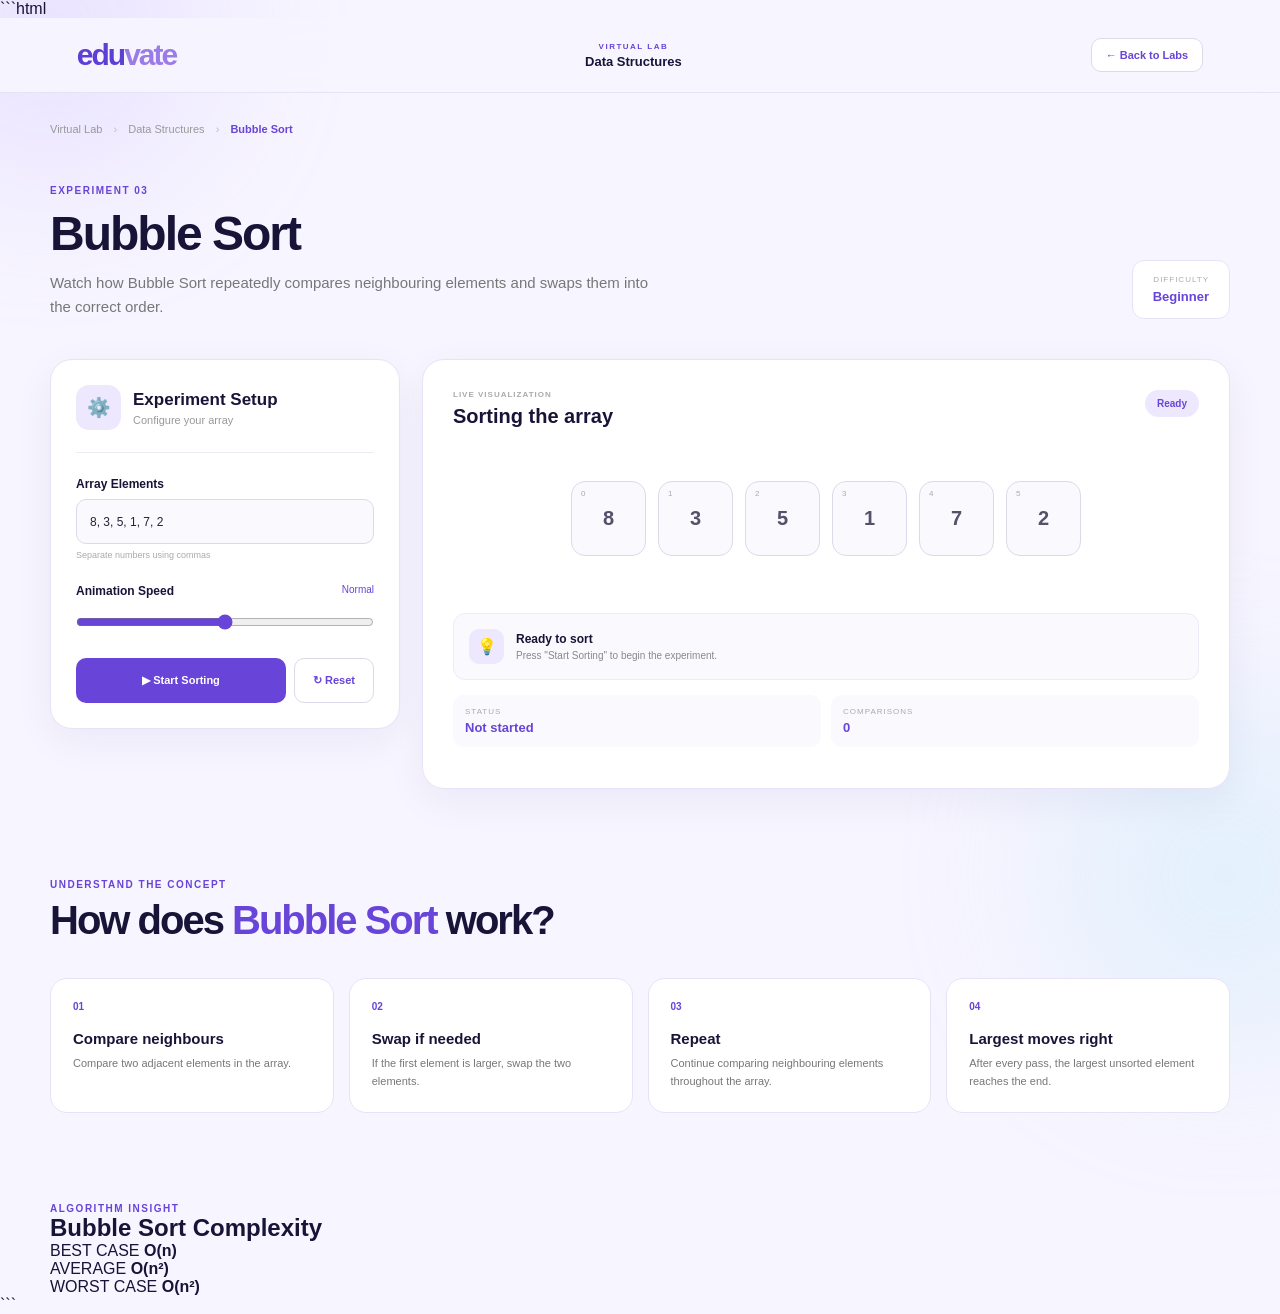
==== COMPUTER SCIENCE/bubble-sort/index.html @ 01ac3614 "Initial commit" ====
```html
<!DOCTYPE html>
<html lang="en">

<head>

    <meta charset="UTF-8">

    <meta
        name="viewport"
        content="width=device-width, initial-scale=1.0"
    >

    <title>EDUVATE | Bubble Sort Lab</title>

    <link rel="stylesheet" href="style.css">

</head>

<body>

    <div class="blob blob-one"></div>
    <div class="blob blob-two"></div>


    <!-- NAVBAR -->

    <header class="navbar">

        <a href="../index.html" class="logo">
            edu<span>vate</span>
        </a>

        <div class="lab-title">

            <span>VIRTUAL LAB</span>

            <strong>Data Structures</strong>

        </div>

        <a
            href="../index.html"
            class="back-button"
        >
            ← Back to Labs
        </a>

    </header>



    <main>

        <!-- BREADCRUMB -->

        <div class="breadcrumb">

            Virtual Lab
            <span>›</span>
            Data Structures
            <span>›</span>

            <strong>
                Bubble Sort
            </strong>

        </div>



        <!-- HEADING -->

        <section class="experiment-heading">

            <div>

                <span class="section-label">
                    EXPERIMENT 03
                </span>

                <h1>
                    Bubble Sort
                </h1>

                <p>
                    Watch how Bubble Sort repeatedly
                    compares neighbouring elements
                    and swaps them into the correct order.
                </p>

            </div>


            <div class="difficulty">

                <span>
                    DIFFICULTY
                </span>

                <strong>
                    Beginner
                </strong>

            </div>

        </section>



        <!-- LAB -->

        <section class="lab-layout">


            <!-- CONTROLS -->

            <div class="control-card">

                <div class="card-heading">

                    <div class="heading-icon">
                        ⚙️
                    </div>

                    <div>

                        <h2>
                            Experiment Setup
                        </h2>

                        <p>
                            Configure your array
                        </p>

                    </div>

                </div>



                <!-- ARRAY -->

                <div class="input-group">

                    <label for="arrayInput">
                        Array Elements
                    </label>

                    <input
                        type="text"
                        id="arrayInput"
                        value="8, 3, 5, 1, 7, 2"
                        placeholder="8, 3, 5, 1, 7"
                    >

                    <small>
                        Separate numbers using commas
                    </small>

                </div>



                <!-- SPEED -->

                <div class="input-group">

                    <div class="label-row">

                        <label>
                            Animation Speed
                        </label>

                        <span id="speedValue">
                            Normal
                        </span>

                    </div>

                    <input
                        type="range"
                        id="speedSlider"
                        min="1"
                        max="3"
                        value="2"
                    >

                </div>



                <!-- BUTTONS -->

                <div class="control-buttons">

                    <button
                        id="startButton"
                        class="primary-button"
                    >
                        ▶ Start Sorting
                    </button>

                    <button
                        id="resetButton"
                        class="secondary-button"
                    >
                        ↻ Reset
                    </button>

                </div>

            </div>



            <!-- VISUALIZATION -->

            <div class="visual-card">

                <div class="visual-header">

                    <div>

                        <span>
                            LIVE VISUALIZATION
                        </span>

                        <h2>
                            Sorting the array
                        </h2>

                    </div>

                    <div
                        class="step-counter"
                        id="stepCounter"
                    >
                        Ready
                    </div>

                </div>



                <!-- ARRAY -->

                <div
                    class="visual-array"
                    id="visualArray"
                >
                </div>



                <!-- POINTER -->

                <div
                    class="pointer-area"
                    id="pointerArea"
                >
                </div>



                <!-- EXPLANATION -->

                <div
                    class="explanation"
                    id="explanation"
                >

                    <div class="explanation-icon">
                        💡
                    </div>

                    <div>

                        <strong>
                            Ready to sort
                        </strong>

                        <p>
                            Press "Start Sorting" to
                            begin the experiment.
                        </p>

                    </div>

                </div>



                <!-- RESULT -->

                <div class="result-box">

                    <div>

                        <span>
                            STATUS
                        </span>

                        <strong id="resultText">
                            Not started
                        </strong>

                    </div>


                    <div>

                        <span>
                            COMPARISONS
                        </span>

                        <strong id="comparisonText">
                            0
                        </strong>

                    </div>

                </div>

            </div>

        </section>



        <!-- CONCEPT -->

        <section class="concept-section">

            <div class="concept-heading">

                <span class="section-label">
                    UNDERSTAND THE CONCEPT
                </span>

                <h2>
                    How does
                    <span>Bubble Sort</span>
                    work?
                </h2>

            </div>



            <div class="concept-grid">

                <div class="concept-card">

                    <div class="concept-number">
                        01
                    </div>

                    <h3>
                        Compare neighbours
                    </h3>

                    <p>
                        Compare two adjacent elements
                        in the array.
                    </p>

                </div>


                <div class="concept-card">

                    <div class="concept-number">
                        02
                    </div>

                    <h3>
                        Swap if needed
                    </h3>

                    <p>
                        If the first element is larger,
                        swap the two elements.
                    </p>

                </div>


                <div class="concept-card">

                    <div class="concept-number">
                        03
                    </div>

                    <h3>
                        Repeat
                    </h3>

                    <p>
                        Continue comparing neighbouring
                        elements throughout the array.
                    </p>

                </div>


                <div class="concept-card">

                    <div class="concept-number">
                        04
                    </div>

                    <h3>
                        Largest moves right
                    </h3>

                    <p>
                        After every pass, the largest
                        unsorted element reaches the end.
                    </p>

                </div>

            </div>

        </section>



        <!-- COMPLEXITY -->

        <section class="complexity-section">

            <div class="complexity-card">

                <span class="section-label">
                    ALGORITHM INSIGHT
                </span>

                <h2>
                    Bubble Sort Complexity
                </h2>

                <div class="complexity-grid">

                    <div>

                        <span>
                            BEST CASE
                        </span>

                        <strong>
                            O(n)
                        </strong>

                    </div>

                    <div>

                        <span>
                            AVERAGE
                        </span>

                        <strong>
                            O(n²)
                        </strong>

                    </div>

                    <div>

                        <span>
                            WORST CASE
                        </span>

                        <strong>
                            O(n²)
                        </strong>

                    </div>

                </div>

            </div>

        </section>

    </main>


    <script src="script.js"></script>

</body>

</html>
```
---- COMPUTER SCIENCE/bubble-sort/style.css ----
/* ========================================
   EDUVATE
   LINEAR SEARCH LAB
======================================== */

* {
    margin: 0;
    padding: 0;
    box-sizing: border-box;
}


html {
    scroll-behavior: smooth;
}


body {
    font-family: Arial, Helvetica, sans-serif;

    background: #f7f5ff;

    color: #171438;

    min-height: 100vh;

    overflow-x: hidden;
}


button,
input {
    font-family: inherit;
}


button {
    cursor: pointer;
}


a {
    text-decoration: none;
    color: inherit;
}


/* ========================================
   BACKGROUND
======================================== */

.blob {
    position: fixed;

    border-radius: 50%;

    filter: blur(80px);

    opacity: 0.3;

    z-index: -1;

    pointer-events: none;
}


.blob-one {
    width: 300px;

    height: 300px;

    background: #c9b8ff;

    top: -120px;

    left: -100px;
}


.blob-two {
    width: 350px;

    height: 350px;

    background: #b8e7f5;

    right: -120px;

    bottom: -150px;
}


/* ========================================
   NAVBAR
======================================== */

.navbar {
    height: 75px;

    padding: 0 6%;

    display: flex;

    align-items: center;

    justify-content: space-between;

    background: rgba(247, 245, 255, 0.9);

    backdrop-filter: blur(12px);

    border-bottom: 1px solid #e7e2f5;

    position: sticky;

    top: 0;

    z-index: 50;
}


.logo {
    font-size: 30px;

    font-weight: 800;

    letter-spacing: -2px;

    color: #5d3fd3;
}


.logo span {
    color: #9a7be8;
}


.lab-title {
    display: flex;

    flex-direction: column;

    text-align: center;
}


.lab-title span {
    font-size: 8px;

    color: #6844d8;

    font-weight: bold;

    letter-spacing: 1.5px;
}


.lab-title strong {
    font-size: 13px;

    margin-top: 3px;
}


.back-button {
    padding: 10px 14px;

    background: white;

    border: 1px solid #ddd9e8;

    border-radius: 10px;

    color: #6844d8;

    font-size: 11px;

    font-weight: bold;

    transition: 0.2s;
}


.back-button:hover {
    border-color: #6844d8;

    transform: translateX(-3px);
}


/* ========================================
   MAIN
======================================== */

main {
    max-width: 1350px;

    margin: auto;

    padding: 0 50px;
}


/* BREADCRUMB */

.breadcrumb {
    padding-top: 30px;

    color: #999;

    font-size: 11px;
}


.breadcrumb span {
    padding: 0 8px;

    color: #c0b8d0;
}


.breadcrumb strong {
    color: #6844d8;
}


/* ========================================
   EXPERIMENT HEADING
======================================== */

.experiment-heading {
    display: flex;

    justify-content: space-between;

    align-items: end;

    padding: 50px 0 40px;
}


.section-label {
    color: #6844d8;

    font-size: 10px;

    font-weight: bold;

    letter-spacing: 1.5px;
}


.experiment-heading h1 {
    font-size: 48px;

    letter-spacing: -2px;

    margin-top: 10px;
}


.experiment-heading p {
    color: #777;

    font-size: 15px;

    line-height: 1.6;

    margin-top: 10px;

    max-width: 600px;
}


.difficulty {
    padding: 14px 20px;

    background: white;

    border: 1px solid #e7e2f5;

    border-radius: 12px;

    display: flex;

    flex-direction: column;

    gap: 5px;

    text-align: right;
}


.difficulty span {
    color: #aaa;

    font-size: 8px;

    letter-spacing: 1px;
}


.difficulty strong {
    color: #6844d8;

    font-size: 13px;
}


/* ========================================
   LAB LAYOUT
======================================== */

.lab-layout {
    display: grid;

    grid-template-columns: 350px 1fr;

    gap: 22px;

    align-items: start;
}


/* ========================================
   CONTROL CARD
======================================== */

.control-card,
.visual-card {
    background: white;

    border: 1px solid #e7e2f5;

    border-radius: 22px;

    box-shadow:
        0 12px 40px rgba(55, 35, 120, 0.06);
}


.control-card {
    padding: 25px;
}


.card-heading {
    display: flex;

    gap: 12px;

    align-items: center;

    padding-bottom: 22px;

    border-bottom: 1px solid #eeeaf6;
}


.heading-icon {
    width: 45px;

    height: 45px;

    border-radius: 13px;

    background: #eee8ff;

    display: flex;

    align-items: center;

    justify-content: center;

    font-size: 19px;
}


.card-heading h2 {
    font-size: 17px;
}


.card-heading p {
    color: #999;

    font-size: 11px;

    margin-top: 4px;
}


/* INPUTS */

.input-group {
    margin-top: 24px;
}


.input-group label {
    display: block;

    font-size: 12px;

    font-weight: bold;

    margin-bottom: 8px;
}


.input-group input[type="text"],
.input-group input[type="number"] {
    width: 100%;

    height: 45px;

    border: 1px solid #ddd9e8;

    background: #faf9fd;

    border-radius: 10px;

    padding: 0 13px;

    font-size: 12px;

    color: #25213e;

    outline: none;

    transition: 0.2s;
}


.input-group input:focus {
    border-color: #7351db;

    background: white;

    box-shadow:
        0 0 0 4px #eee9ff;
}


.input-group small {
    display: block;

    color: #aaa;

    font-size: 9px;

    margin-top: 6px;
}


/* RANGE */

.label-row {
    display: flex;

    justify-content: space-between;
}


.label-row span {
    color: #6844d8;

    font-size: 10px;
}


input[type="range"] {
    width: 100%;

    accent-color: #6844d8;

    margin-top: 8px;
}


/* BUTTONS */

.control-buttons {
    display: flex;

    gap: 8px;

    margin-top: 28px;
}


.primary-button,
.secondary-button {
    height: 45px;

    border-radius: 10px;

    font-size: 11px;

    font-weight: bold;

    transition: 0.2s;
}


.primary-button {
    flex: 1;

    border: none;

    background: #6844d8;

    color: white;
}


.primary-button:hover {
    transform: translateY(-2px);

    box-shadow:
        0 8px 20px rgba(104, 68, 216, 0.2);
}


.secondary-button {
    width: 80px;

    background: white;

    border: 1px solid #ddd9e8;

    color: #6844d8;
}


.secondary-button:hover {
    border-color: #6844d8;
}


/* ========================================
   VISUALIZATION
======================================== */

.visual-card {
    padding: 30px;

    min-height: 430px;
}


.visual-header {
    display: flex;

    justify-content: space-between;

    align-items: start;
}


.visual-header > div:first-child span {
    color: #aaa;

    font-size: 8px;

    font-weight: bold;

    letter-spacing: 1px;
}


.visual-header h2 {
    font-size: 20px;

    margin-top: 6px;
}


.step-counter {
    background: #eee8ff;

    color: #6844d8;

    border-radius: 20px;

    padding: 8px 12px;

    font-size: 10px;

    font-weight: bold;
}


/* ARRAY */

.visual-array {
    min-height: 120px;

    display: flex;

    justify-content: center;

    align-items: center;

    gap: 12px;

    margin-top: 30px;

    flex-wrap: wrap;
}


.array-box {
    width: 75px;

    height: 75px;

    border-radius: 14px;

    border: 1px solid #ddd9e8;

    background: #faf9fd;

    display: flex;

    flex-direction: column;

    align-items: center;

    justify-content: center;

    position: relative;

    transition:
        0.35s ease;
}


.array-box .index {
    position: absolute;

    top: 7px;

    left: 9px;

    color: #aaa;

    font-size: 8px;
}


.array-box .value {
    font-size: 20px;

    font-weight: bold;

    color: #55516a;
}


.array-box.checking {
    background: #eee8ff;

    border-color: #6844d8;

    transform: translateY(-10px);

    box-shadow:
        0 12px 25px rgba(104, 68, 216, 0.15);
}


.array-box.found {
    background: #e8f8f1;

    border-color: #48a878;

    transform: translateY(-10px);
}


.array-box.not-found {
    opacity: 0.45;
}


/* POINTER */

.pointer-area {
    height: 25px;

    text-align: center;

    color: #6844d8;

    font-size: 10px;

    font-weight: bold;
}


/* EXPLANATION */

.explanation {
    display: flex;

    align-items: center;

    gap: 12px;

    background: #faf9fd;

    border: 1px solid #eeeaf6;

    border-radius: 12px;

    padding: 15px;

    margin-top: 10px;
}


.explanation-icon {
    width: 35px;

    height: 35px;

    border-radius: 10px;

    background: #eee8ff;

    display: flex;

    align-items: center;

    justify-content: center;
}


.explanation strong {
    font-size: 12px;
}


.explanation p {
    color: #888;

    font-size: 10px;

    margin-top: 4px;
}


/* RESULT */

.result-box {
    display: grid;

    grid-template-columns: 1fr 1fr;

    gap: 10px;

    margin-top: 15px;
}


.result-box > div {
    padding: 12px;

    background: #faf9fd;

    border-radius: 10px;

    display: flex;

    flex-direction: column;

    gap: 4px;
}


.result-box span {
    color: #aaa;

    font-size: 8px;

    letter-spacing: 1px;
}


.result-box strong {
    color: #6844d8;

    font-size: 13px;
}


/* ========================================
   CONCEPT
======================================== */

.concept-section {
    padding: 90px 0;
}


.concept-heading h2 {
    font-size: 40px;

    letter-spacing: -2px;

    margin-top: 8px;
}


.concept-heading h2 span {
    color: #6844d8;
}


.concept-grid {
    display: grid;

    grid-template-columns:
        repeat(4, 1fr);

    gap: 15px;

    margin-top: 35px;
}


.concept-card {
    background: white;

    border: 1px solid #e7e2f5;

    border-radius: 17px;

    padding: 22px;

    transition: 0.3s;
}


.concept-card:hover {
    transform: translateY(-5px);

    box-shadow:
        0 15px 30px rgba(55, 35, 120, 0.07);
}


.concept-number {
    color: #6844d8;

    font-size: 10px;

    font-weight: bold;
}


.concept-card h3 {
    font-size: 15px;

    margin-top: 18px;
}


.concept-card p {
    color: #777;

    font-size: 11px;

    line-height: 1.6;

    margin-top: 8px;
}


/* ========================================
   CHALLENGE
======================================== */

.challenge-section {
    padding-bottom: 100px;
}


.challenge-card {
    background: white;

    border: 1px solid #e7e2f5;

    border-radius: 22px;

    padding: 35px;

    text-align: center;

    box-shadow:
        0 15px 45px rgba(55, 35, 120, 0.06);
}


.challenge-card h2 {
    font-size: 27px;

    margin-top: 8px;
}


.challenge-card > p {
    color: #777;

    font-size: 13px;

    margin-top: 12px;
}


.answers {
    display: grid;

    grid-template-columns:
        repeat(4, 1fr);

    gap: 10px;

    max-width: 650px;

    margin: 25px auto 0;
}


.answers button {
    height: 45px;

    background: #faf9fd;

    border: 1px solid #ddd9e8;

    border-radius: 10px;

    color: #55516a;

    font-size: 12px;

    font-weight: bold;

    transition: 0.2s;
}


.answers button:hover {
    border-color: #6844d8;

    color: #6844d8;

    transform: translateY(-2px);
}


.answers button.correct {
    background: #e8f8f1;

    border-color: #48a878;

    color: #31845c;
}


.answers button.wrong {
    background: #fff0f0;

    border-color: #e5a0a0;

    color: #bd5252;
}


.quiz-result {
    min-height: 18px;

    color: #6844d8 !important;

    font-weight: bold;

    margin-top: 15px !important;
}


/* ========================================
   TOAST
======================================== */

.toast {
    position: fixed;

    right: 25px;

    bottom: 25px;

    padding: 14px 18px;

    background: white;

    border: 1px solid #ddd5f1;

    border-radius: 13px;

    box-shadow:
        0 15px 40px rgba(50, 35, 100, 0.15);

    display: flex;

    gap: 10px;

    align-items: center;

    transform: translateY(120px);

    transition: 0.35s;

    z-index: 100;
}


.toast.show {
    transform: translateY(0);
}


.toast p {
    font-size: 11px;

    color: #555;
}


/* ========================================
   RESPONSIVE
======================================== */

@media (max-width: 950px) {

    .lab-layout {
        grid-template-columns: 1fr;
    }


    .concept-grid {
        grid-template-columns:
            repeat(2, 1fr);
    }

}


@media (max-width: 650px) {

    main {
        padding: 0 20px;
    }


    .navbar {
        padding: 0 20px;
    }


    .lab-title {
        display: none;
    }


    .experiment-heading {
        display: block;
    }


    .difficulty {
        display: inline-flex;

        margin-top: 20px;

        text-align: left;
    }


    .experiment-heading h1 {
        font-size: 40px;
    }


    .visual-card {
        padding: 20px;
    }


    .array-box {
        width: 60px;

        height: 60px;
    }


    .array-box .value {
        font-size: 17px;
    }


    .concept-grid {
        grid-template-columns: 1fr;
    }


    .answers {
        grid-template-columns:
            repeat(2, 1fr);
    }


    .back-button {
        font-size: 9px;

        padding: 8px;
    }

}
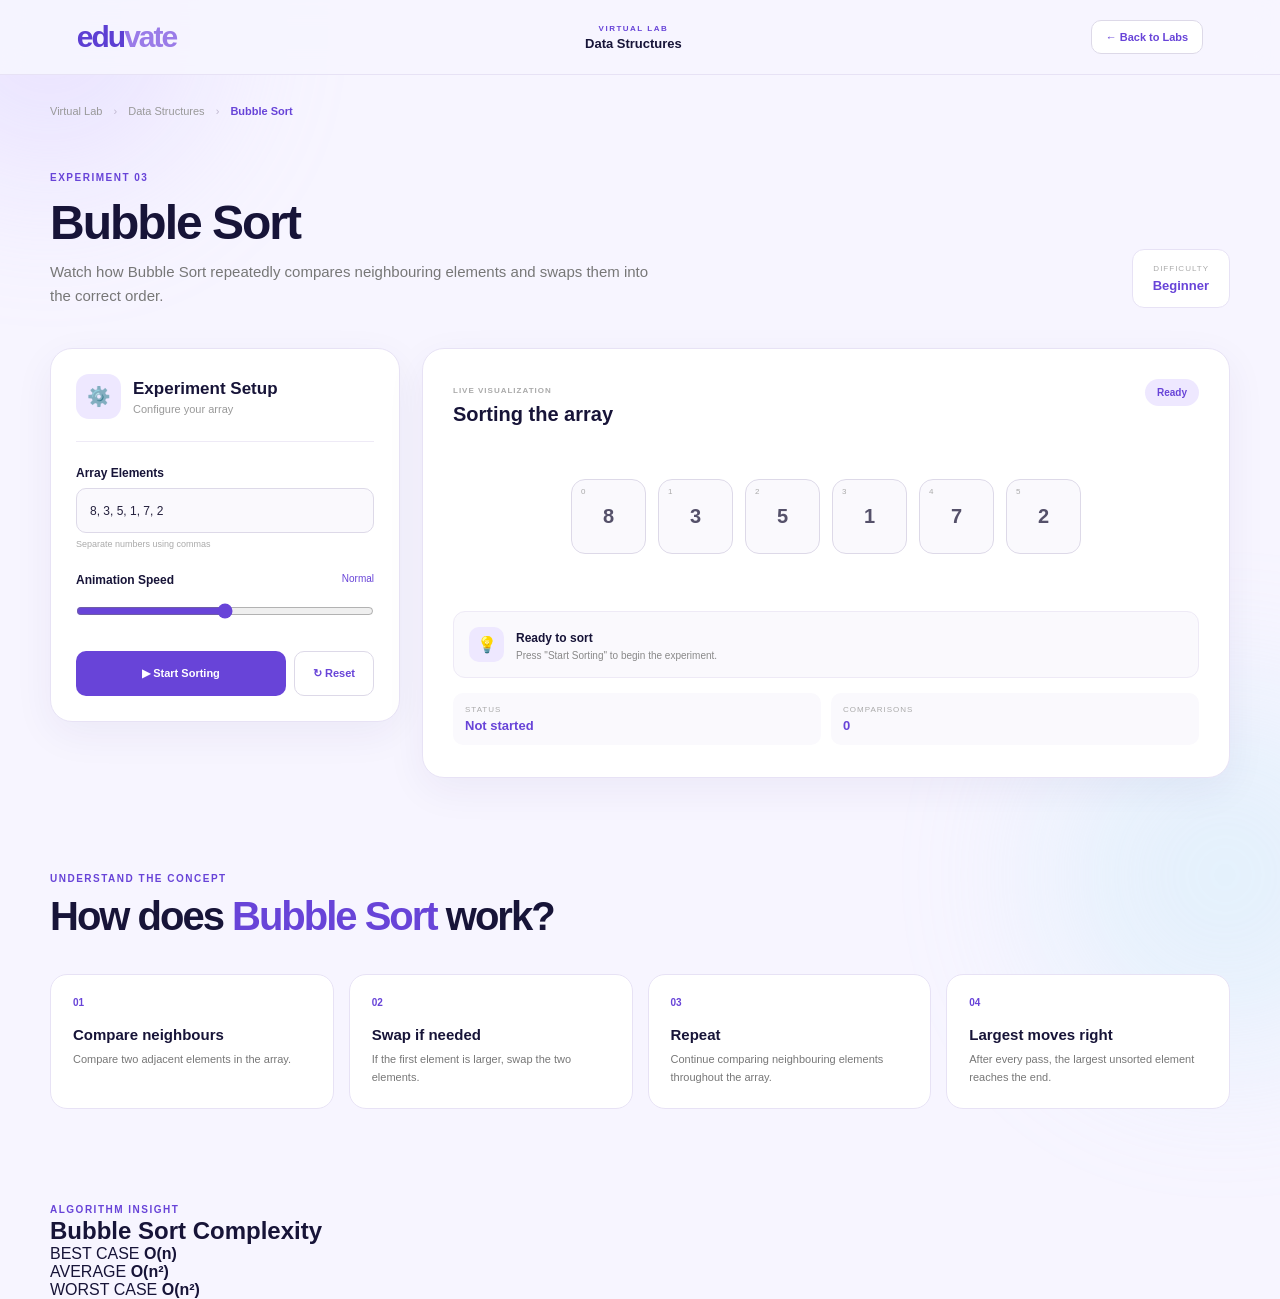
==== commit 5447a631: "Remove markdown formatting from index.html" ====
--- a/COMPUTER SCIENCE/bubble-sort/index.html
+++ b/COMPUTER SCIENCE/bubble-sort/index.html
@@ -1,4 +1,4 @@
-```html
+
 <!DOCTYPE html>
 <html lang="en">
 
@@ -493,4 +493,3 @@
 </body>
 
 </html>
-```
